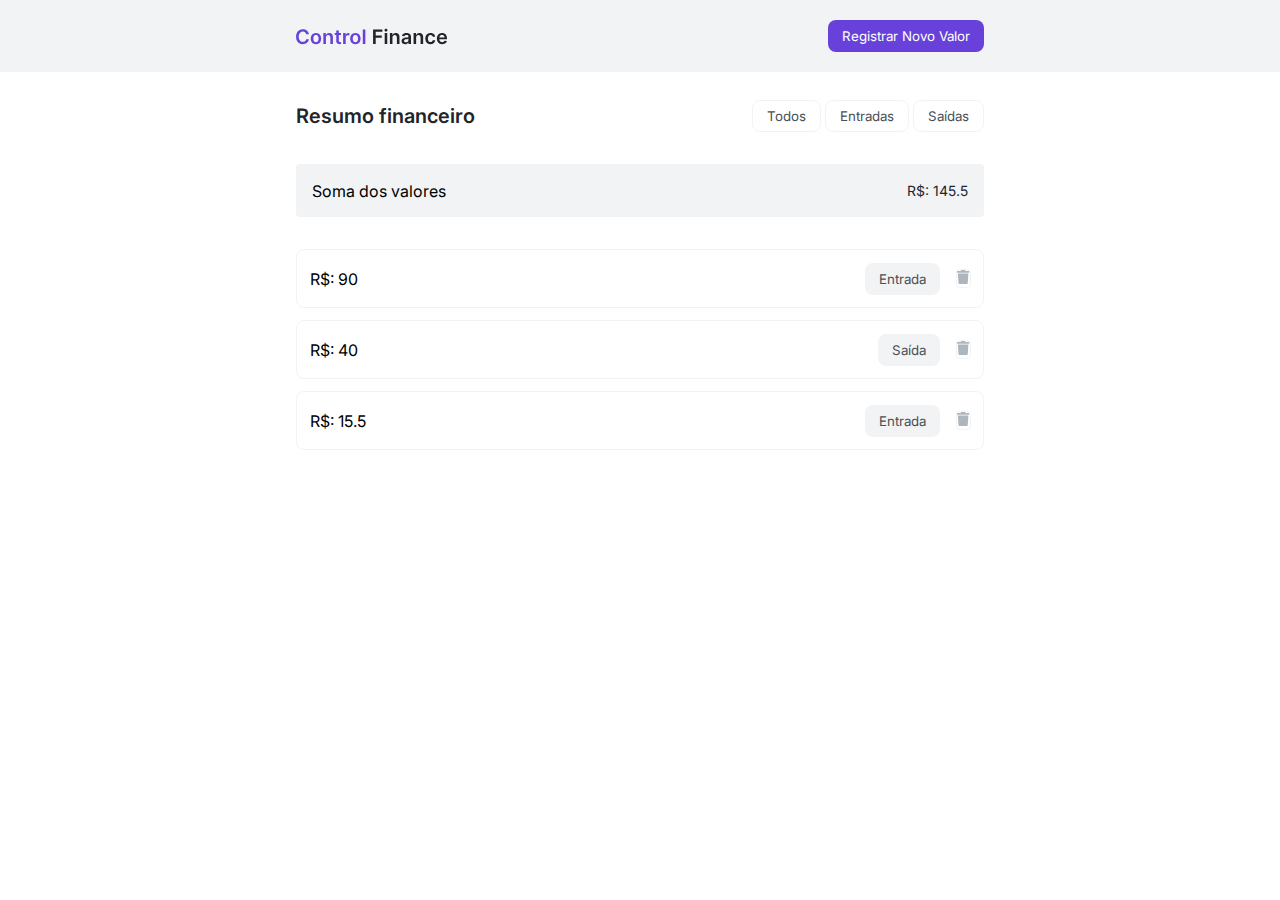
==== index.html @ 7fd5a6f8 "Progresso Entrega control-finance" ====
<!DOCTYPE html>
<html lang="pt-br">
<head>
    <meta charset="UTF-8">
    <meta http-equiv="X-UA-Compatible" content="IE=edge">
    <meta name="viewport" content="width=device-width, initial-scale=1.0">
    <title>Control Finance</title>
    <link rel="shortcut icon" href="/assets/favicon.ico" type="image/x-icon">
    <meta name="description" content="Control Finance - Seu controle financeiro">
    <link rel="stylesheet" href="./styles/globalStyles.css">
    <link rel="stylesheet" href="./styles/flex.css">
    <link rel="stylesheet" href="./styles/positioning.css">
    <link rel="stylesheet" href="./pages/home/index.css">
    <link rel="stylesheet" href="./styles/texts.css">
    <link rel="stylesheet" href="./styles/buttons.css">
    <link rel="stylesheet" href="./styles/modal.css">
    <link rel="stylesheet" href="./styles/textInput.css">
</head>
<body>
    <header class="navbar fixed">
        <nav class="navContent container flex align-items-center jc-space-between">
            <img src="/assets/Control Finance Logo.svg" alt="Logo">
            <button data-control-modal="insert-value" class="button-primary registerButton">Registrar Novo Valor</button>
        </nav>
    </header>
    <main id="app" class="container main flex flex-dir-column">
        <div class="mainFront flex align-items-center jc-space-between">
            <p class="title-1-bold mainTitle">Resumo financeiro</p>
            <div class="tags">
                <button class="button-outline">Todos</button>
                <button class="button-outline">Entradas</button>
                <button class="button-outline">Saídas</button>
            </div>
        </div>
        <div class="tableSum flex align-items-center jc-space-between">
            <p>Soma dos valores</p>
            <p id="sum" class="sum text-1-bold"></p>
        </div>
        <ul id="cardsContainer">
           
        </ul>
    </main>

    <div id="insert-value" class="modal-container fixed">
        <div class="modal-content flex flex-dir-column">
            <header class="flex align-items-center jc-space-between">
                <p class="title-2-bold">Registro de valor</p>
                <button data-control-modal="insert-value" class="button-greylow">X</button>
            </header>
            <form id="insertValueForm" class="modalForm flex flex-dir-column">
                <p class="text-2-medium">Digite o valor e em seguida aperte no botão referente ao tipo de valor</p>
                <div>
                    <p class="text-2-bold">Valor</p>
                    <input id="newValue" name="value" class="newValue" type="number" placeholder="R$00,00">
                </div>
                <div class="selectTags">
                    <p>Tipo de valor</p>
                    <div class="tagButtons">
                        <button id="entrada" class="button-greylow">Entradas</button>
                        <button id="saida" class="button-greylow">Saídas</button>
                    </div>
                </div>
                <div class="modalFooter flex align-items-center jc-flex-end">
                    <button class="button-outline">Cancelar</button>
                    <button id="insertValue" class="button-primary insertValue">Inserir Valor</button>
                </div>
            </form>
        </div>
        </div>


    <!-- modal -->
    <script src="/scripts/modal.js"></script>
    <script src="./pages/home/valuesData.js"></script>
    <script src="./pages/home/index.js"></script>
</body>
</html>
---- styles/globalStyles.css ----
@import url("https://fonts.googleapis.com/css2?family=Inter:wght@400;500;600;700&family=Nunito:wght@600&display=swap");

* {
  margin: 0;
  padding: 0;
  box-sizing: border-box;
}

:root {
  --color-brand-1: #6741d9;
  --color-brand-2: #4c3299;
  --color-brand-3: #f0ecfb;

  --color-grey-1: #212529;
  --color-grey-2: #495057;
  --color-grey-3: #adb5bd;
  --color-grey-4: #e9ecef;
  --color-grey-5: #f1f3f5;
  --color-grey-1-opacity-5: rgba(0, 0, 0, 0.5);
  --fixed-white: #ffffff;
  --color-mode: #ffffff;

  --font-size-1: 1.25rem;
  --font-size-2: 1rem;
  --font-size-3: 0.875rem;
  --font-size-4: 0.75rem;

  --font-weight-1: 600;
  --font-weight-2: 500;
  --font-weight-3: 400;

  --font-line-height-1: 150%;

  --radius-1: 0.5rem;
  --radius-2: 0.25rem;

  --animation-duration: 0.2s;
  --animation-type: ease;

  --font-family-1: "Inter", sans-serif;
  --font-family-2: "Nunito", sans-serif;
}

body {
  font-family: var(--font-family-1);
}

.container {
  max-width: 43rem;
  margin: 0 auto;
}

ul{
  list-style: none;
}

@media (max-width: 700px) {
  .container {
    max-width: 43rem;
    margin: 0 1rem;
  }
}
---- styles/flex.css ----
.flex{
    display: flex;
}

.align-items-center{
    align-items: center;
}


.jc-space-between{
    justify-content: space-between;
}
.jc-space-around{
    justify-content: space-around;
}
.jc-center{
    justify-content: center;
}

.jc-flex-end{
    justify-content: flex-end;
}


.flex-wrap{
    flex-wrap: wrap;
}


.flex-dir-column{
    flex-direction: column;
}

.flex-dir-row{
    flex-direction: row;
}
---- styles/positioning.css ----
.absolute{
    position: absolute;
}

.fixed{
    position: fixed;
}

.relative{
    position: relative;
}

.sticky{
    position: sticky;
}
---- pages/home/index.css ----
/* Desenvolva a estilização da sua página aqui */
.navbar{
    background-color: var(--color-grey-5);
    padding: 20px;
    width: 100%;
    top: 0;

}

.main{
    margin-top: 100px;
    gap: 32px;
}

.tableSum{
    border-radius: 4px;
    padding: 16px;
    background-color: var(--color-grey-5);
}

.cardValue{
    border: 1px solid var(--color-grey-5);
    border-radius: 8px;
    padding: 12.5px;
    margin-bottom: 12px;
}



@media (max-width: 700px){
    .navContent{
        display: flex;
        flex-direction: column;
        align-items: baseline;
        gap: 10px;
    }
    .registerButton{
        width: 100%;
    }
    .main{
        width: 90%;
    }
    .mainFront{
        display: flex;
        flex-direction: column;
        align-items: baseline;
    }

    .tags{
        display: flex;
        justify-content: center;
        align-items: center;
        gap: 32px;
        margin-top: 32px;
    }
}
---- styles/texts.css ----
.title-1-bold{
    font-size: var(--font-size-1);
    line-height: var(--font-line-height-1);
    font-family: var(--font-family-1);
    font-weight: var(--font-weight-1);
    color: var(--color-grey-1);
}

.title-2-bold{
    font-size: var(--font-size-2);
    line-height: var(--font-line-height-1);
    font-family: var(--font-family-1);
    font-weight: var(--font-weight-1);
    color: var(--color-grey-1);
}

.title-2-medium{
    font-size: var(--font-size-2);
    line-height: var(--font-line-height-1);
    font-family: var(--font-family-1);
    font-weight: var(--font-weight-2);
    color: var(--color-grey-1);
}

.title-2-medium{
    font-size: var(--font-size-3);
    line-height: var(--font-line-height-1);
    font-family: var(--font-family-1);
    font-weight: var(--font-weight-2);
    color: var(--color-grey-1);
}

.text-1-bold{
    font-family: var(--font-family-1);
    font-size: var(--font-size-3);
    font-weight: var(--font-weight-3);
    line-height: var(--font-line-height-1);
    color: var(--color-grey-1);
}

.text-2-medium{
    font-family: var(--font-family-1);
    font-size: var(--font-size-3);
    font-weight: var(--font-weight-2);
    line-height: var(--font-line-height-1);
    color: var(--color-grey-1);
}

.text-2-regular{
    font-family: var(--font-family-1);
    font-size: var(--font-size-4);
    font-weight: var(--font-weight-3);
    line-height: var(--font-line-height-1);
    color: var(--color-grey-1);
}

.text-3-medium{
    font-family: var(--font-family-1);
    font-size: var(--font-size-3);
    font-weight: var(--font-weight-1);
    line-height: var(--font-line-height-1);
    color: var(--color-grey-1);
}
---- styles/buttons.css ----
.button-primary{
    height: 2rem;
    border-style: none;
    border-radius: var(--radius-1);
    padding-inline: 0.875rem;
    background-color: var(--color-brand-1);
    color: var(--fixed-white);
    font-family: var(--font-family-1);
    cursor: pointer;
}

.button-primary:hover{
    background-color: var(--color-brand-2);
}

.button-greylow{
    height: 2rem;
    border-style: none;
    border-radius: var(--radius-1);
    padding-inline: 0.875rem;
    font-family: var(--font-family-1);
    cursor: pointer;
    background-color: var(--color-grey-5);
    color: var(--color-grey-2);
}

.button-greylow:hover{
    background-color: var(--color-grey-4);
    color: var(--color-grey-1);
}

.button-outline{
    height: 2rem;
    border: 1px solid var(--color-grey-5);
    border-radius: var(--radius-1);
    padding-inline: 0.875rem;
    font-family: var(--font-family-1);
    background-color: var(--color-mode);
    color: var(--color-grey-2);
    cursor: pointer;
}

.button-outline:hover{
    border-color: var(--color-brand-1);
    background-color: var(--color-brand-3);
    color: var(--color-brand-1);
}

.button-outline:active{
    border-color: var(--color-brand-1);
    background-color: var(--color-brand-3);
    color: var(--color-brand-1);
}

.button-delete{
    background-image: url(../assets/trash.svg);
    background: no-repeat;
    background-position: center;
    border-radius: var(--radius-2);
    border: 1px solid var(--color-grey-5);
    background-color: var(--color-mode);
    cursor: pointer;
    margin-left: 16px;
}

.button-delete:hover{
    background-image: url(../assets/trash_hover.svg);
    background: no-repeat;
    border: none;
    background-color: var(--color-grey-3);
}
---- styles/modal.css ----
.modal-container{
    display: none;
    background-color: rgba(0, 0, 0, 0.5);
    z-index: 1;
    left: 0;
    top: 0;
    width: 100%;
    height: 100%;
    overflow: auto;
}

.modal-content{
    border-radius: 8px;
    background-color: var(--fixed-white);
    width: 428px;
    height: 350px;
    margin: 10% auto;
    padding: 24px;
    gap: 25px;
}

.modalForm{
    gap: 25px;
}

.show-modal{
    display: block;
}

.show-modal .modal-container{
    animation-name: animateModal;
    animation-duration: var(--animation-duration);
    animation-timing-function: var(--animation-type);
}

.selectTags{
    display: flex;
    align-items: center;
    gap: 12px;
}

@media(max-width:700px){
    .modal-content{
        height: 70%;
    }
    .selectTags{
        flex-direction: column;
    }
    .tagButtons{
        display: flex;
        flex-direction: column;
        width: 100%;
        gap: 16px;
    }
    .modalFooter{
        display: flex;
        justify-content: space-between;
    }
}

@keyframes animateModal{
    0%{
        transform: translateY(-50%);
        opacity: 0;
    }
    100%{
        transform: translateY(0);
        opacity: 1;
    }
}
---- styles/textInput.css ----
.newValue{
    border-radius: var(--radius-1);
    border: 1px solid var(--color-grey-5);
    width: 380px;
    height: 44px;
}

.newValue:hover{
    border: 1px solid var(--color-brand-1);
}

.newValue:focus{
    border: 2px solid var(--color-brand-2);
}
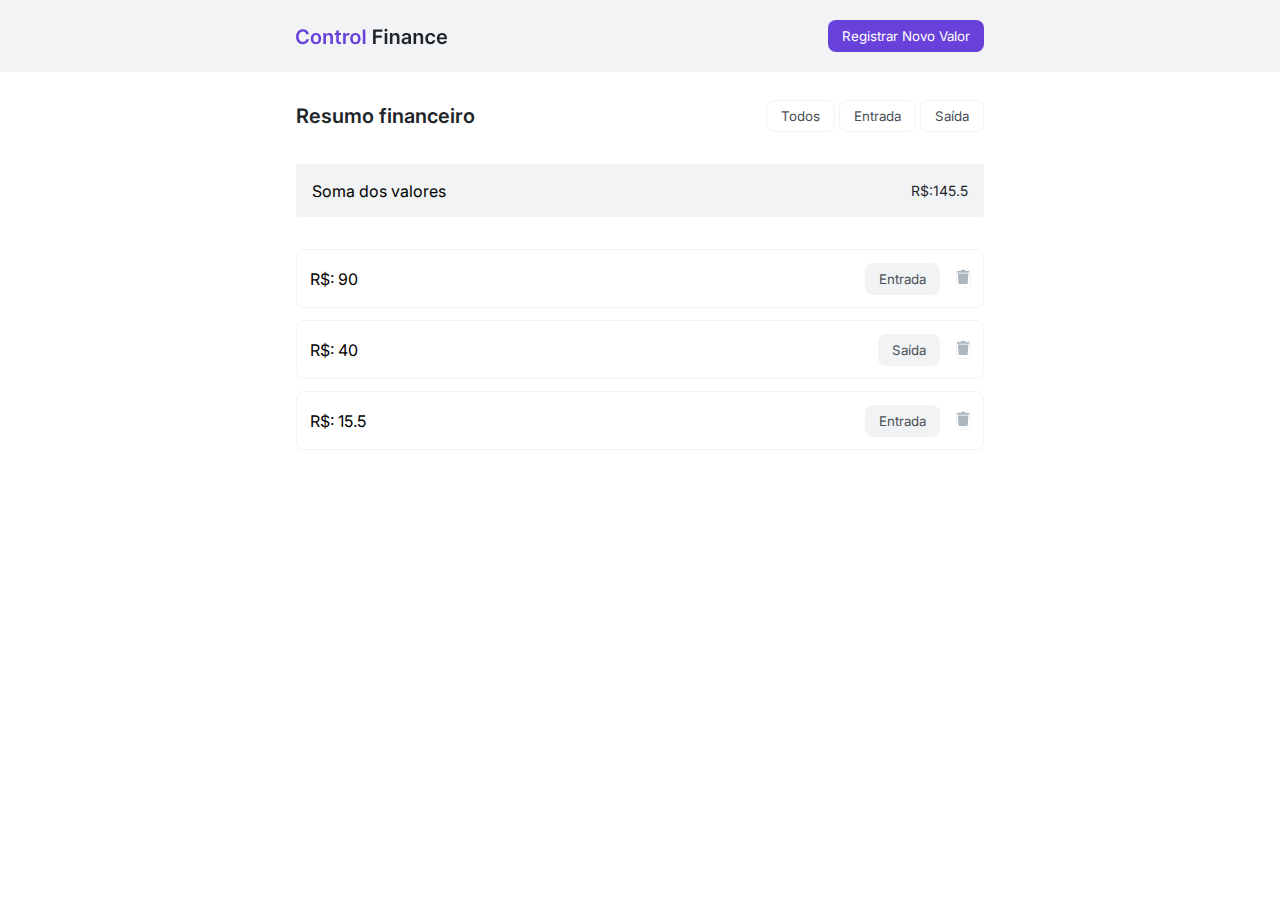
==== commit ae7c1283: "Filtragem e Soma Feitas" ====
--- a/index.html
+++ b/index.html
@@ -27,9 +27,9 @@
         <div class="mainFront flex align-items-center jc-space-between">
             <p class="title-1-bold mainTitle">Resumo financeiro</p>
             <div class="tags">
-                <button class="button-outline">Todos</button>
-                <button class="button-outline">Entradas</button>
-                <button class="button-outline">Saídas</button>
+                <button class="button-outline filter-items">Todos</button>
+                <button class="button-outline filter-items">Entrada</button>
+                <button class="button-outline filter-items">Saída</button>
             </div>
         </div>
         <div class="tableSum flex align-items-center jc-space-between">
@@ -56,13 +56,13 @@
                 <div class="selectTags">
                     <p>Tipo de valor</p>
                     <div class="tagButtons">
-                        <button id="entrada" class="button-greylow">Entradas</button>
-                        <button id="saida" class="button-greylow">Saídas</button>
+                        <input type="radio" id="entrada" name="selectTag" value="1" class="inputRadio">Entradas</input>
+                        <input type="radio" id="saida" name="selectTag" value="2" class= "inputRadio" >Saídas</button>
                     </div>
                 </div>
                 <div class="modalFooter flex align-items-center jc-flex-end">
-                    <button class="button-outline">Cancelar</button>
-                    <button id="insertValue" class="button-primary insertValue">Inserir Valor</button>
+                    <button data-control-modal="insert-value" class="button-outline">Cancelar</button>
+                    <button id="insertValue" value="price" class="button-primary insertValue">Inserir Valor</button>
                 </div>
             </form>
         </div>
--- a/styles/buttons.css
+++ b/styles/buttons.css
@@ -68,4 +68,5 @@
     background: no-repeat;
     border: none;
     background-color: var(--color-grey-3);
-}+}
+
--- a/styles/modal.css
+++ b/styles/modal.css
@@ -39,6 +39,10 @@
     gap: 12px;
 }
 
+.tagButtons{
+    display: flex;
+    gap: 8px;
+}
 @media(max-width:700px){
     .modal-content{
         height: 70%;
@@ -48,7 +52,6 @@
     }
     .tagButtons{
         display: flex;
-        flex-direction: column;
         width: 100%;
         gap: 16px;
     }
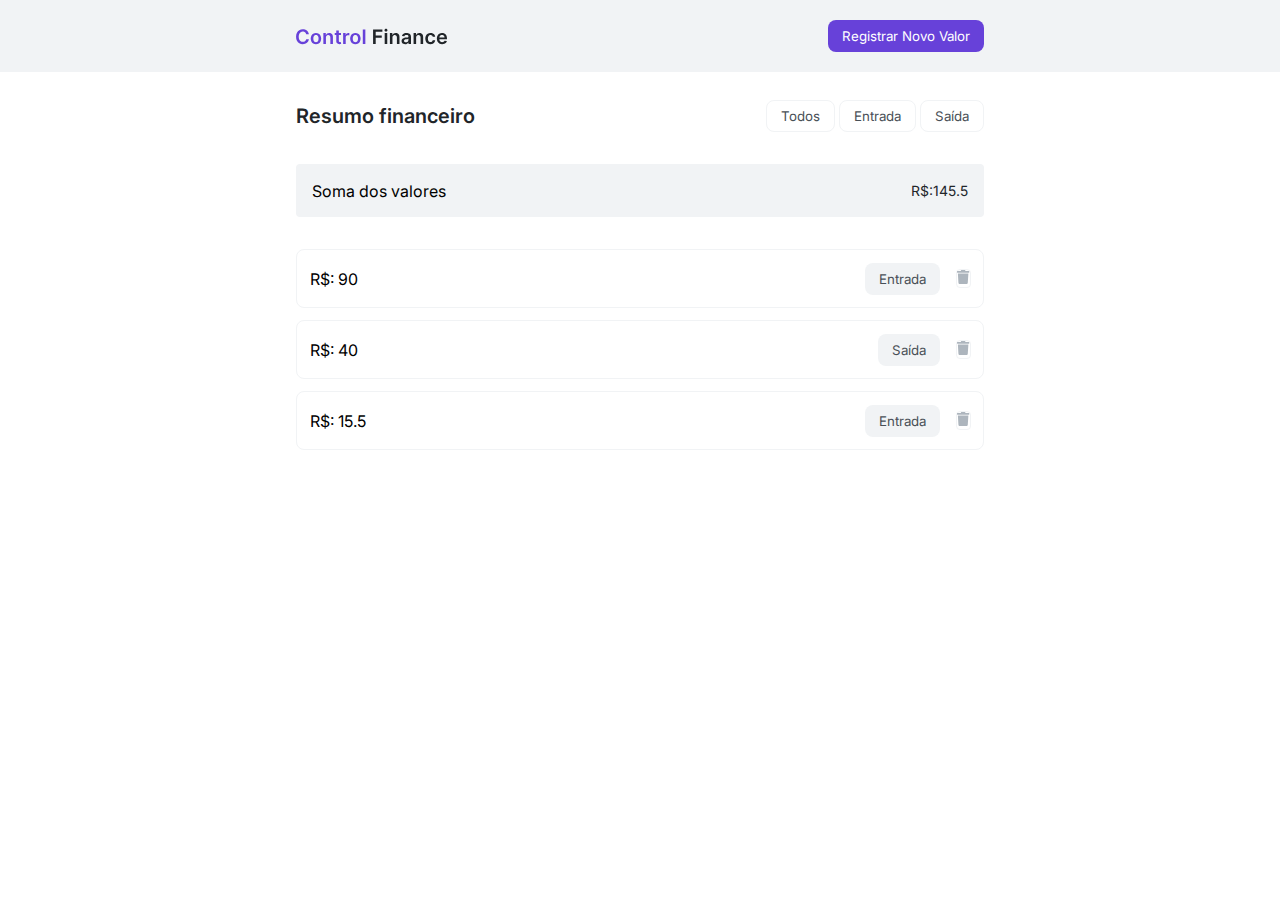
==== commit 250ef551: "Entrega Final Control-Finance" ====
--- a/index.html
+++ b/index.html
@@ -61,7 +61,7 @@
                     </div>
                 </div>
                 <div class="modalFooter flex align-items-center jc-flex-end">
-                    <button data-control-modal="insert-value" class="button-outline">Cancelar</button>
+                    <button data-control-modal="insert-value" class="button-outline cancelValue">Cancelar</button>
                     <button id="insertValue" value="price" class="button-primary insertValue">Inserir Valor</button>
                 </div>
             </form>
--- a/styles/modal.css
+++ b/styles/modal.css
@@ -17,6 +17,8 @@
     margin: 10% auto;
     padding: 24px;
     gap: 25px;
+    animation-name: animateModal;
+    animation-duration: var(--animation-duration);
 }
 
 .modalForm{
@@ -25,13 +27,20 @@
 
 .show-modal{
     display: block;
+
 }
 
-.show-modal .modal-container{
-    animation-name: animateModal;
-    animation-duration: var(--animation-duration);
-    animation-timing-function: var(--animation-type);
+@keyframes animateModal{
+    0%{
+        transform: translateY(-50%);
+        opacity: 0;
+    }
+    100%{
+        transform: translateY(0);
+        opacity: 1;
+    }
 }
+
 
 .selectTags{
     display: flex;
@@ -46,6 +55,7 @@
 @media(max-width:700px){
     .modal-content{
         height: 70%;
+        max-width: 100%;
     }
     .selectTags{
         flex-direction: column;
@@ -61,13 +71,3 @@
     }
 }
 
-@keyframes animateModal{
-    0%{
-        transform: translateY(-50%);
-        opacity: 0;
-    }
-    100%{
-        transform: translateY(0);
-        opacity: 1;
-    }
-}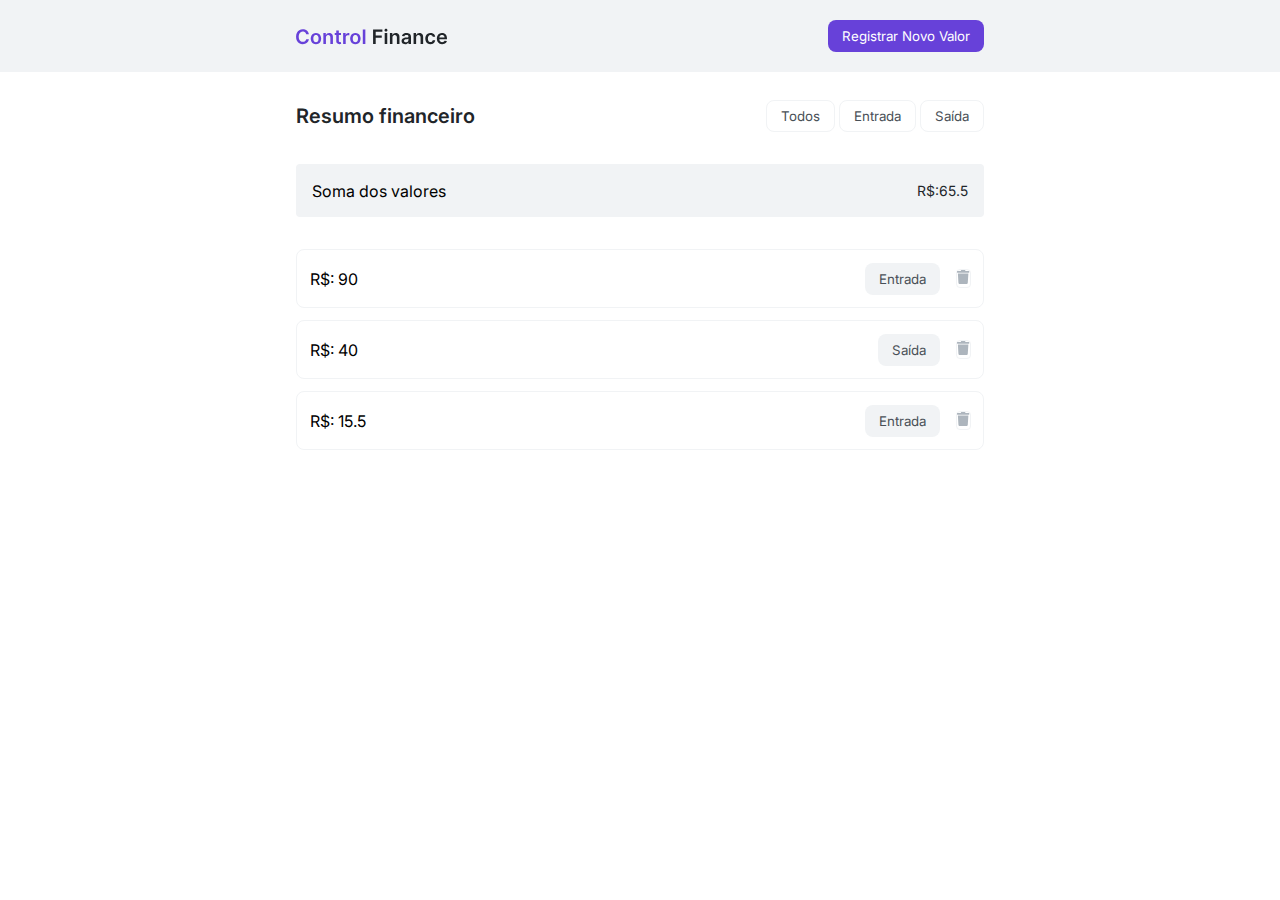
==== commit ed60f1d5: "feat/last stylizations and logic fixes" ====
--- a/index.html
+++ b/index.html
@@ -56,8 +56,8 @@
                 <div class="selectTags">
                     <p>Tipo de valor</p>
                     <div class="tagButtons">
-                        <input type="radio" id="entrada" name="selectTag" value="1" class="inputRadio">Entradas</input>
-                        <input type="radio" id="saida" name="selectTag" value="2" class= "inputRadio" >Saídas</button>
+                        <input type="radio" id="entrada" name="selectTag" value="0" class="inputRadio">Entradas</input>
+                        <input type="radio" id="saida" name="selectTag" value="1" class= "inputRadio" >Saídas</button>
                     </div>
                 </div>
                 <div class="modalFooter flex align-items-center jc-flex-end">
